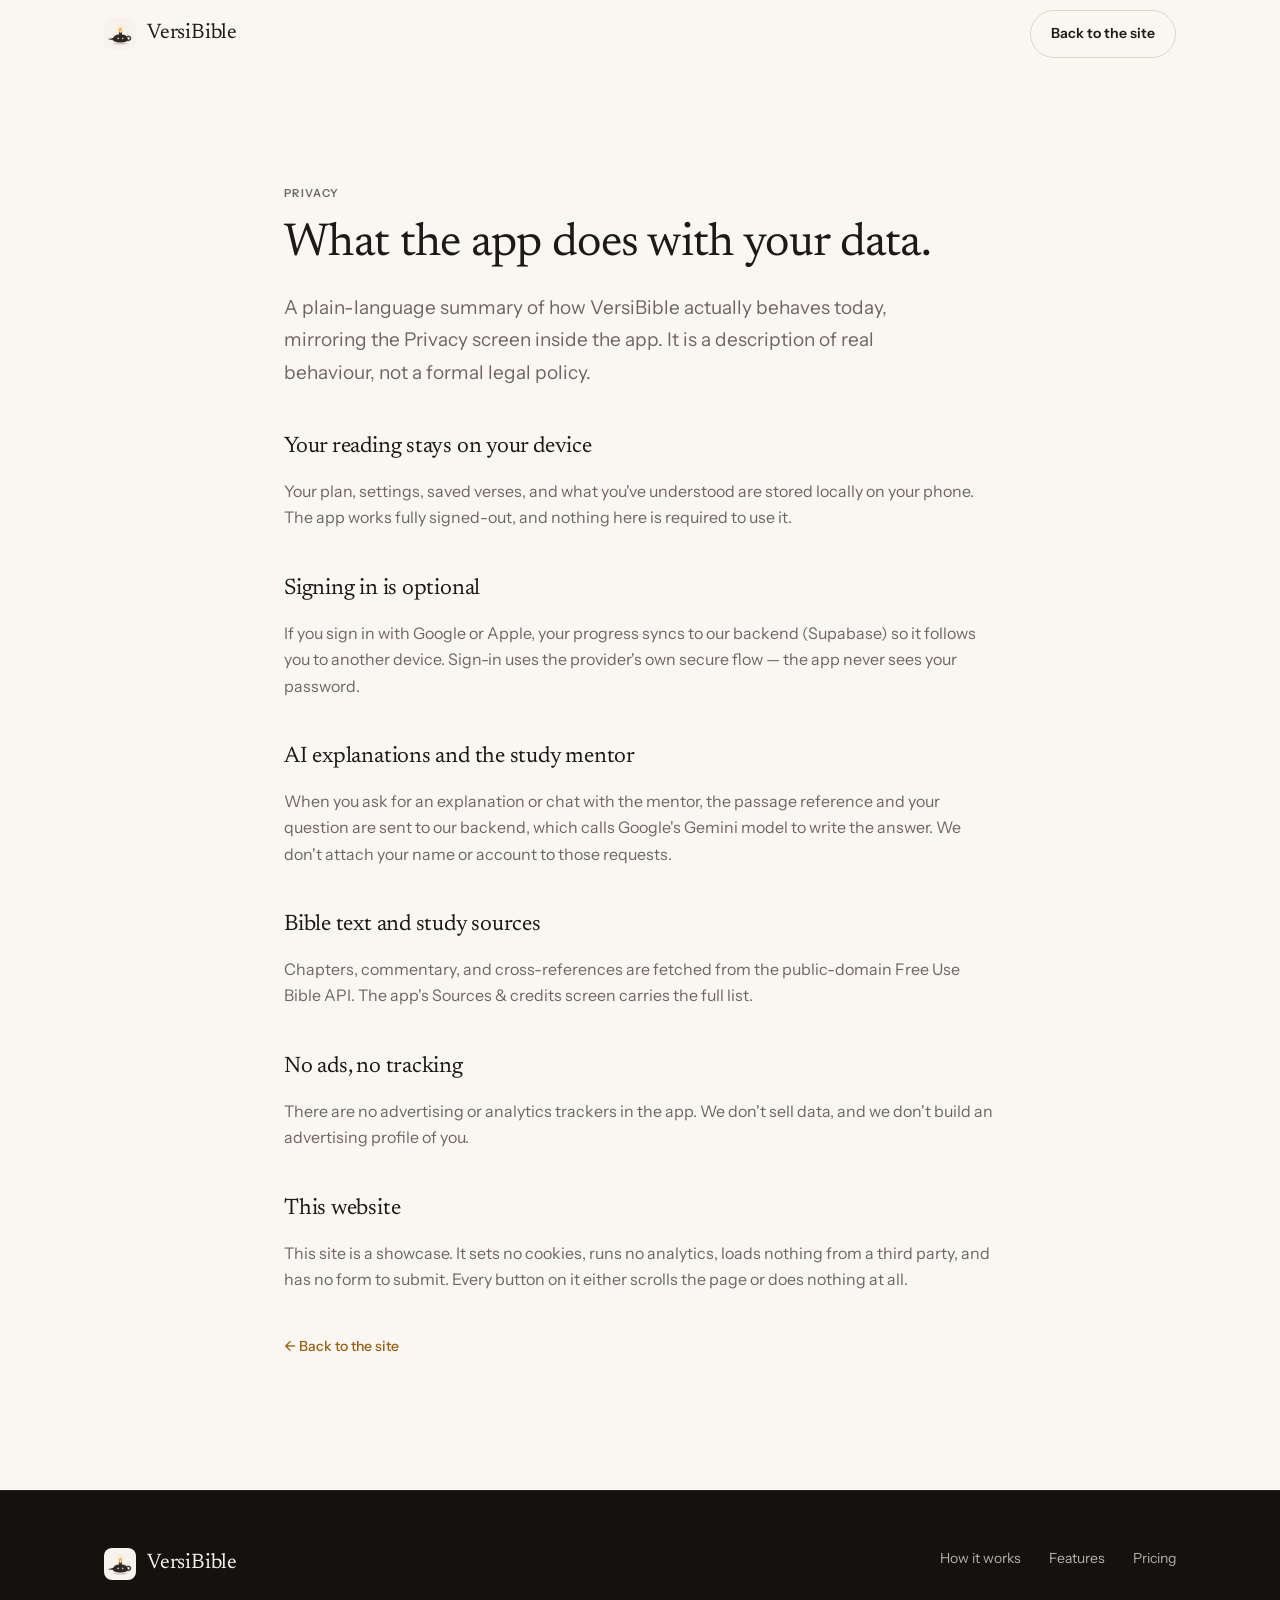
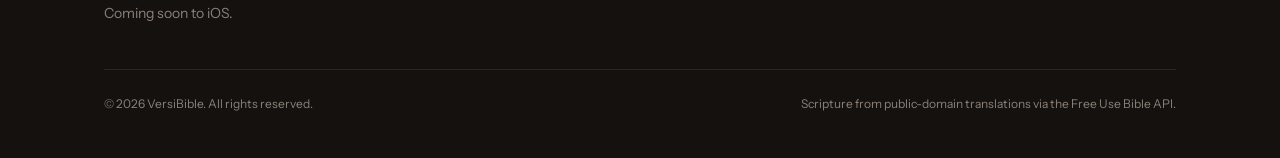
==== privacy.html @ b1abffd6 "Add VersiBible showcase website A standalone static marketing site for the VersiBible iOS app. Singl" ====
<!doctype html>
<html lang="en">
  <head>
    <meta charset="utf-8" />
    <meta name="viewport" content="width=device-width, initial-scale=1" />
    <title>Privacy — VersiBible</title>
    <meta
      name="description"
      content="A plain-language summary of what the VersiBible app does with your data. Mirrors the Privacy screen inside the app."
    />
    <meta name="theme-color" content="#FAF7F2" />
    <meta name="color-scheme" content="light" />
    <link rel="icon" href="assets/favicon.ico" sizes="any" />
    <link rel="icon" type="image/png" sizes="32x32" href="assets/favicon-32.png" />
    <link rel="apple-touch-icon" sizes="180x180" href="assets/apple-touch-icon.png" />
    <link rel="manifest" href="site.webmanifest" />
    <link rel="stylesheet" href="styles.css" />
  </head>

  <body>
    <header class="masthead">
      <div class="wrap masthead__inner">
        <a class="brand" href="index.html">
          <img src="assets/icon-192.png" alt="" width="32" height="32" />
          VersiBible
        </a>
        <a class="btn btn--ghost" href="index.html">Back to the site</a>
      </div>
    </header>

    <main class="section">
      <div class="wrap wrap--narrow prose">
        <p class="eyebrow">Privacy</p>
        <h1 class="h2" style="margin-bottom: 20px">What the app does with your data.</h1>
        <p class="lead">
          A plain-language summary of how VersiBible actually behaves today, mirroring the Privacy
          screen inside the app. It is a description of real behaviour, not a formal legal policy.
        </p>

        <h2>Your reading stays on your device</h2>
        <p>
          Your plan, settings, saved verses, and what you've understood are stored locally on your
          phone. The app works fully signed-out, and nothing here is required to use it.
        </p>

        <h2>Signing in is optional</h2>
        <p>
          If you sign in with Google or Apple, your progress syncs to our backend (Supabase) so it
          follows you to another device. Sign-in uses the provider's own secure flow — the app never
          sees your password.
        </p>

        <h2>AI explanations and the study mentor</h2>
        <p>
          When you ask for an explanation or chat with the mentor, the passage reference and your
          question are sent to our backend, which calls Google's Gemini model to write the answer.
          We don't attach your name or account to those requests.
        </p>

        <h2>Bible text and study sources</h2>
        <p>
          Chapters, commentary, and cross-references are fetched from the public-domain Free Use
          Bible API. The app's Sources &amp; credits screen carries the full list.
        </p>

        <h2>No ads, no tracking</h2>
        <p>
          There are no advertising or analytics trackers in the app. We don't sell data, and we
          don't build an advertising profile of you.
        </p>

        <h2>This website</h2>
        <p>
          This site is a showcase. It sets no cookies, runs no analytics, loads nothing from a third
          party, and has no form to submit. Every button on it either scrolls the page or does
          nothing at all.
        </p>

        <p style="margin-top: 40px">
          <a class="back" href="index.html">← Back to the site</a>
        </p>
      </div>
    </main>

    <footer class="night footer">
      <div class="wrap">
        <div class="footer__grid">
          <div>
            <a class="brand" href="index.html">
              <img src="assets/icon-192.png" alt="" width="32" height="32" />
              VersiBible
            </a>
            <p class="footer__tag">Coming soon to iOS.</p>
          </div>
          <nav class="footer__links" aria-label="Footer">
            <a href="index.html#how">How it works</a>
            <a href="index.html#features">Features</a>
            <a href="index.html#pricing">Pricing</a>
          </nav>
        </div>
        <div class="footer__legal">
          <span>© 2026 VersiBible. All rights reserved.</span>
          <span>Scripture from public-domain translations via the Free Use Bible API.</span>
        </div>
      </div>
    </footer>
  </body>
</html>
---- styles.css ----
/* ==========================================================================
   VersiBible — showcase site
   Tokens transcribed from the app: src/theme/tokens.ts and src/theme/type.ts.
   One accent (amber). Paper and ink everywhere else, with two night bands.
   ========================================================================== */

/* --------------------------------------------------------------- fonts -- */
@font-face {
  font-family: 'Newsreader';
  src: url('assets/fonts/Newsreader-400.woff2') format('woff2');
  font-weight: 400;
  font-style: normal;
  font-display: swap;
}
@font-face {
  font-family: 'Newsreader';
  src: url('assets/fonts/Newsreader-300-italic.woff2') format('woff2');
  font-weight: 300;
  font-style: italic;
  font-display: swap;
}
@font-face {
  font-family: 'Instrument Sans';
  src: url('assets/fonts/InstrumentSans-400.woff2') format('woff2');
  font-weight: 400;
  font-style: normal;
  font-display: swap;
}
@font-face {
  font-family: 'Instrument Sans';
  src: url('assets/fonts/InstrumentSans-500.woff2') format('woff2');
  font-weight: 500;
  font-style: normal;
  font-display: swap;
}
@font-face {
  font-family: 'Instrument Sans';
  src: url('assets/fonts/InstrumentSans-600.woff2') format('woff2');
  font-weight: 600;
  font-style: normal;
  font-display: swap;
}

/* -------------------------------------------------------------- tokens -- */
:root {
  --paper: #faf7f2;
  --surface: #ffffff;
  --ink: #1c1917;
  --body: #4a443e;
  --muted: #6e665f;
  --subtle: #8a827a;
  --faint: #a39a90;
  --amber: #c8781f;
  --amber-text: #9a5e13;
  --flame: #e8a33d;
  --glow: #f6ebdc;
  --glow-border: #ead9bf;
  --night: #14110f;
  --night-surface: #1e1a17;
  --night-border: #2c2620;
  --night-text: #f7f3ec;
  --night-body: #e4ded6;
  --night-muted: #b8b0a7;
  --night-subtle: #8b8179;
  --verified: #3f6b5b;
  --verified-surface: #edf2ef;
  --verified-border: #d6e2db;
  --border: #e7e1d8;
  --border-strong: #dcd4c8;
  --divider: #efe9df;

  --serif: 'Newsreader', 'Iowan Old Style', Georgia, 'Times New Roman', serif;
  --sans: 'Instrument Sans', -apple-system, BlinkMacSystemFont, 'Segoe UI', sans-serif;

  --gutter: 24px;
  --max: 1120px;
  --r-chip: 999px;
  --r-card: 14px;
  --r-panel: 22px;
  --r-hero: 24px;
}

/* --------------------------------------------------------------- reset -- */
*,
*::before,
*::after {
  box-sizing: border-box;
}
html {
  scroll-behavior: smooth;
  -webkit-text-size-adjust: 100%;
}
body {
  margin: 0;
  background: var(--paper);
  color: var(--ink);
  font-family: var(--sans);
  font-size: 16px;
  line-height: 1.65;
  -webkit-font-smoothing: antialiased;
  text-rendering: optimizeLegibility;
  overflow-x: hidden;
}
img {
  max-width: 100%;
  display: block;
}
a {
  color: inherit;
}
h1,
h2,
h3,
h4,
p,
ul,
ol,
figure {
  margin: 0;
}
ul {
  padding: 0;
  list-style: none;
}
button {
  font: inherit;
  cursor: pointer;
}
:focus-visible {
  outline: 2px solid var(--amber);
  outline-offset: 3px;
  border-radius: 4px;
}

/* ------------------------------------------------------------- helpers -- */
.wrap {
  width: 100%;
  max-width: var(--max);
  margin: 0 auto;
  padding-inline: var(--gutter);
}
.wrap--narrow {
  max-width: 760px;
}

.eyebrow {
  font-family: var(--sans);
  font-weight: 600;
  font-size: 11px;
  letter-spacing: 0.12em;
  text-transform: uppercase;
  color: var(--subtle);
  margin: 0 0 18px;
}
.eyebrow--amber {
  color: var(--amber-text);
}

.display,
.h2,
.h3 {
  font-family: var(--serif);
  font-weight: 400;
  letter-spacing: -0.015em;
  color: var(--ink);
  text-wrap: balance;
}
.display {
  font-size: clamp(2.5rem, 7.2vw, 4.25rem);
  line-height: 1.08;
}
.h2 {
  font-size: clamp(2rem, 4.8vw, 2.9rem);
  line-height: 1.16;
}
.h3 {
  font-size: clamp(1.4rem, 2.6vw, 1.75rem);
  line-height: 1.25;
}

.lead {
  font-size: clamp(1.0625rem, 1.5vw, 1.1875rem);
  line-height: 1.7;
  color: var(--muted);
  max-width: 34em;
}
.body {
  color: var(--muted);
  max-width: 36em;
}
/* Reserved for scripture pull-quotes, matching the app's `verse` style. The
   italic face is only downloaded if something on the page actually uses it. */
.verse {
  font-family: var(--serif);
  font-weight: 300;
  font-style: italic;
  color: var(--body);
}

.rule {
  width: 56px;
  height: 2px;
  background: var(--amber);
  border: 0;
  margin: 0 0 26px;
}

/* ------------------------------------------------------------ controls -- */
.btn {
  display: inline-flex;
  align-items: center;
  justify-content: center;
  gap: 10px;
  padding: 16px 30px;
  border-radius: var(--r-chip);
  font-weight: 600;
  font-size: 16px;
  text-decoration: none;
  border: 1px solid transparent;
  transition: transform 0.25s ease, background-color 0.25s ease, color 0.25s ease,
    border-color 0.25s ease;
}
.btn--solid {
  background: var(--ink);
  color: var(--paper);
}
.btn--solid:hover {
  transform: translateY(-2px);
  background: #2a2523;
}
.btn--ghost {
  border-color: var(--border-strong);
  color: var(--ink);
  background: transparent;
}
.btn--ghost:hover {
  border-color: var(--ink);
  transform: translateY(-2px);
}
.btn--light {
  background: var(--night-text);
  color: var(--ink);
  width: 100%;
}
.btn--light:hover {
  transform: translateY(-2px);
  background: #fff;
}
.btn--outline-night {
  border-color: #3a332c;
  color: var(--night-text);
  background: transparent;
  width: 100%;
}
.btn--outline-night:hover {
  border-color: var(--flame);
  transform: translateY(-2px);
}

.chip {
  display: inline-flex;
  align-items: center;
  gap: 9px;
  padding: 9px 16px;
  border-radius: var(--r-chip);
  background: var(--glow);
  border: 1px solid var(--glow-border);
  color: var(--amber-text);
  font-size: 13px;
  font-weight: 500;
  letter-spacing: 0.01em;
}
.chip__dot {
  width: 6px;
  height: 6px;
  border-radius: 50%;
  background: var(--flame);
  flex: none;
}
.chip--night {
  background: #2a2116;
  border-color: #3b2f1f;
  color: var(--flame);
}

/* --------------------------------------------------------- site header -- */
.masthead {
  position: sticky;
  top: 0;
  z-index: 20;
  background: rgba(250, 247, 242, 0.86);
  backdrop-filter: saturate(140%) blur(12px);
  border-bottom: 1px solid transparent;
  transition: border-color 0.3s ease;
}
.masthead.is-stuck {
  border-bottom-color: var(--border);
}
.masthead__inner {
  display: flex;
  align-items: center;
  justify-content: space-between;
  gap: 20px;
  height: 68px;
}
.brand {
  display: inline-flex;
  align-items: center;
  gap: 11px;
  text-decoration: none;
  font-family: var(--serif);
  font-size: 21px;
  letter-spacing: -0.01em;
  color: var(--ink);
}
.brand img {
  width: 32px;
  height: 32px;
  border-radius: 8px;
}
.masthead__nav {
  display: flex;
  align-items: center;
  gap: 30px;
}
.masthead__nav a {
  font-size: 14px;
  font-weight: 500;
  color: var(--muted);
  text-decoration: none;
  transition: color 0.2s ease;
}
.masthead__nav a:hover {
  color: var(--ink);
}
.masthead .btn {
  padding: 11px 20px;
  font-size: 14px;
}
@media (max-width: 720px) {
  .masthead__nav a {
    display: none;
  }
}

/* ---------------------------------------------------------------- hero -- */
.hero {
  padding: clamp(48px, 8vw, 96px) 0 clamp(56px, 8vw, 104px);
  position: relative;
  overflow: hidden;
}
.hero::before {
  /* the lamp's glow, very quietly */
  content: '';
  position: absolute;
  top: -220px;
  right: -180px;
  width: 620px;
  height: 620px;
  background: radial-gradient(circle, rgba(232, 163, 61, 0.16), rgba(232, 163, 61, 0) 68%);
  pointer-events: none;
}
.hero__grid {
  display: grid;
  grid-template-columns: 1.08fr 0.92fr;
  gap: clamp(32px, 5vw, 72px);
  align-items: center;
  position: relative;
}
.hero__copy .display {
  margin-bottom: 24px;
}
.hero__mark {
  width: 72px;
  height: 72px;
  border-radius: 18px;
  margin-bottom: 26px;
  box-shadow: 0 18px 44px -22px rgba(28, 25, 23, 0.45);
}
.hero__actions {
  display: flex;
  flex-wrap: wrap;
  align-items: center;
  gap: 14px;
  margin-top: 34px;
}
.hero__note {
  margin-top: 22px;
  font-size: 13px;
  color: var(--faint);
}
@media (max-width: 900px) {
  .hero__grid {
    grid-template-columns: 1fr;
  }
  .hero__shot {
    justify-self: center;
  }
}

/* ------------------------------------------------------- phone framing -- */
.phone {
  position: relative;
  width: 100%;
  max-width: 300px;
  margin-inline: auto;
  border-radius: 42px;
  padding: 9px;
  background: linear-gradient(160deg, #211d1a, #0f0d0c);
  box-shadow: 0 40px 80px -40px rgba(28, 25, 23, 0.55), 0 2px 6px rgba(28, 25, 23, 0.12);
}
.phone::after {
  /* the hairline highlight along the bezel */
  content: '';
  position: absolute;
  inset: 0;
  border-radius: 42px;
  border: 1px solid rgba(255, 255, 255, 0.09);
  pointer-events: none;
}
.phone img {
  border-radius: 34px;
  width: 100%;
  height: auto;
  background: var(--paper);
}
.phone--lg {
  max-width: 340px;
}
.phone--sm {
  max-width: 262px;
}
.phone--tilt {
  transform: rotate(-1.6deg);
}
.phone--tilt-r {
  transform: rotate(1.6deg);
}

/* ------------------------------------------------------------ sections -- */
.section {
  padding: clamp(64px, 9vw, 118px) 0;
  position: relative;
}
.section--hairline {
  border-top: 1px solid var(--border);
}
.section__head {
  max-width: 42rem;
  margin-bottom: clamp(40px, 5vw, 64px);
}
.section__head .h2 {
  margin-bottom: 18px;
}

/* --------------------------------------------------------- the promise -- */
.promise {
  background: var(--glow);
  border-block: 1px solid var(--glow-border);
  padding: clamp(56px, 8vw, 104px) 0;
}
.promise blockquote {
  margin: 0;
  font-family: var(--serif);
  font-weight: 400;
  font-size: clamp(1.5rem, 3.4vw, 2.25rem);
  line-height: 1.36;
  letter-spacing: -0.015em;
  color: var(--ink);
  text-wrap: balance;
}
.promise blockquote em {
  font-style: normal;
  color: var(--amber-text);
}
.promise p {
  margin-top: 26px;
  color: var(--body);
  max-width: 40em;
}

/* --------------------------------------------------------------- beats -- */
.beats {
  display: grid;
  grid-template-columns: 0.92fr 1.08fr;
  gap: clamp(36px, 5vw, 76px);
  align-items: center;
}
.beats__shots {
  display: flex;
  gap: 20px;
  justify-content: center;
}
.beats__shots .phone:first-child {
  margin-top: 34px;
}
.beat {
  display: grid;
  grid-template-columns: 40px 1fr;
  gap: 18px;
  padding: 22px 0;
  border-bottom: 1px solid var(--divider);
}
.beat:last-child {
  border-bottom: 0;
}
.beat__n {
  font-family: var(--serif);
  font-size: 24px;
  color: var(--amber);
  line-height: 1.2;
}
.beat h3 {
  font-family: var(--sans);
  font-size: 16px;
  font-weight: 500;
  margin-bottom: 6px;
  color: var(--ink);
}
.beat p {
  color: var(--muted);
  font-size: 15px;
  line-height: 1.6;
}
@media (max-width: 900px) {
  .beats {
    grid-template-columns: 1fr;
  }
  .beats__shots {
    order: -1;
  }
}
@media (max-width: 520px) {
  .beats__shots .phone:first-child {
    display: none;
  }
}

/* ------------------------------------------------------ feature stripe -- */
.feature {
  display: grid;
  grid-template-columns: 1fr 1fr;
  gap: clamp(36px, 6vw, 88px);
  align-items: center;
  padding: clamp(44px, 6vw, 72px) 0;
  border-top: 1px solid var(--border);
}
.feature:first-of-type {
  border-top: 0;
  padding-top: 0;
}
.feature--flip .feature__media {
  order: -1;
}
.feature__label {
  display: inline-flex;
  align-items: center;
  gap: 10px;
  margin-bottom: 16px;
}
.feature__label span {
  font-size: 11px;
  font-weight: 600;
  letter-spacing: 0.12em;
  text-transform: uppercase;
  color: var(--subtle);
}
.feature h3 {
  font-family: var(--serif);
  font-weight: 400;
  font-size: clamp(1.6rem, 3vw, 2.1rem);
  line-height: 1.2;
  letter-spacing: -0.015em;
  margin-bottom: 16px;
}
.feature p {
  color: var(--muted);
  max-width: 32em;
}
.feature__aside {
  margin-top: 22px;
  padding-left: 16px;
  border-left: 2px solid var(--glow-border);
  color: var(--subtle);
  font-size: 14px;
  line-height: 1.6;
  max-width: 30em;
}
@media (max-width: 860px) {
  .feature,
  .feature--flip {
    grid-template-columns: 1fr;
  }
  .feature--flip .feature__media {
    order: 0;
  }
}

/* ------------------------------------------------------- small feature -- */
.cards {
  display: grid;
  grid-template-columns: repeat(auto-fit, minmax(248px, 1fr));
  gap: 1px;
  background: var(--border);
  border: 1px solid var(--border);
  border-radius: var(--r-panel);
  overflow: hidden;
}
.cards article {
  background: var(--paper);
  padding: 32px 28px;
}
.cards h3 {
  font-family: var(--serif);
  font-weight: 400;
  font-size: 1.35rem;
  letter-spacing: -0.01em;
  margin-bottom: 10px;
}
.cards p {
  color: var(--muted);
  font-size: 15px;
  line-height: 1.62;
}
.cards .mark {
  width: 22px;
  height: 2px;
  background: var(--amber);
  display: block;
  margin-bottom: 18px;
}

/* ---------------------------------------------------------- philosophy -- */
.philosophy {
  border-block: 1px solid var(--border);
  padding: clamp(64px, 9vw, 112px) 0;
}
.philosophy__lines {
  display: grid;
  grid-template-columns: repeat(3, 1fr);
  gap: clamp(28px, 4vw, 56px);
  margin-top: clamp(36px, 5vw, 56px);
}
.philosophy__lines > div {
  padding-top: 24px;
  border-top: 2px solid var(--ink);
}
.philosophy__lines h3 {
  font-family: var(--serif);
  font-weight: 400;
  font-size: 1.65rem;
  letter-spacing: -0.015em;
  margin-bottom: 12px;
}
.philosophy__lines p {
  color: var(--muted);
  font-size: 15px;
  line-height: 1.62;
}
@media (max-width: 760px) {
  .philosophy__lines {
    grid-template-columns: 1fr;
  }
}

/* ------------------------------------------------------------- pricing -- */
.night {
  background: var(--night);
  color: var(--night-text);
}
.pricing {
  padding: clamp(72px, 10vw, 128px) 0 clamp(56px, 8vw, 96px);
}
.pricing .h2,
.pricing .display {
  color: var(--night-text);
}
.pricing .eyebrow {
  color: var(--flame);
}
.pricing__head {
  max-width: 40rem;
  margin-bottom: clamp(40px, 5vw, 60px);
}
.pricing__head p {
  color: var(--night-muted);
  margin-top: 18px;
  max-width: 36em;
}
.plans {
  display: grid;
  grid-template-columns: repeat(auto-fit, minmax(280px, 1fr));
  gap: 20px;
  align-items: start;
}
.plan {
  background: var(--night-surface);
  border: 1px solid var(--night-border);
  border-radius: var(--r-panel);
  padding: 30px 28px;
  position: relative;
}
.plan--featured {
  border-color: var(--flame);
}
.plan__badge {
  position: absolute;
  top: 26px;
  right: 26px;
  background: var(--flame);
  color: #1c1917;
  font-size: 11px;
  font-weight: 600;
  letter-spacing: 0.04em;
  padding: 5px 11px;
  border-radius: var(--r-chip);
}
.plan__name {
  font-size: 13px;
  font-weight: 500;
  letter-spacing: 0.08em;
  text-transform: uppercase;
  color: var(--night-subtle);
  margin-bottom: 16px;
}
.plan__price {
  font-family: var(--serif);
  font-weight: 400;
  font-size: 2.5rem;
  line-height: 1.1;
  letter-spacing: -0.02em;
  color: var(--night-text);
}
.plan__price span {
  font-size: 1rem;
  font-family: var(--sans);
  color: var(--night-subtle);
  letter-spacing: 0;
}
.plan__detail {
  color: var(--night-muted);
  font-size: 14px;
  margin-top: 12px;
  min-height: 21px;
}
.plan__cta {
  margin-top: 26px;
}
.plan__benefits {
  margin-top: 26px;
  padding-top: 22px;
  border-top: 1px solid var(--night-border);
  display: grid;
  gap: 13px;
}
.plan__benefits li {
  display: grid;
  grid-template-columns: 18px 1fr;
  gap: 12px;
  color: var(--night-body);
  font-size: 15px;
  line-height: 1.5;
}
.plan__benefits svg {
  margin-top: 4px;
  flex: none;
}

.free-line {
  margin-top: 28px;
  background: var(--night-surface);
  border: 1px solid var(--night-border);
  border-radius: var(--r-panel);
  padding: 26px 28px;
  display: flex;
  flex-wrap: wrap;
  align-items: center;
  gap: 16px 24px;
  justify-content: space-between;
}
.free-line p {
  font-family: var(--serif);
  font-size: 1.25rem;
  line-height: 1.4;
  color: var(--night-text);
  letter-spacing: -0.01em;
}
.fineprint {
  margin-top: 22px;
  font-size: 12px;
  line-height: 1.6;
  color: var(--night-subtle);
  max-width: 44em;
}
.fineprint a {
  color: var(--night-muted);
}

#coming {
  scroll-margin-top: 96px;
}
#coming.is-flagged {
  animation: flag 1.6s ease;
}
@keyframes flag {
  0%,
  100% {
    box-shadow: 0 0 0 0 rgba(232, 163, 61, 0);
  }
  30% {
    box-shadow: 0 0 0 6px rgba(232, 163, 61, 0.22);
  }
}

/* -------------------------------------------------------------- footer -- */
.footer {
  border-top: 1px solid var(--night-border);
  padding: 56px 0 44px;
}
.footer__grid {
  display: flex;
  flex-wrap: wrap;
  gap: 32px;
  justify-content: space-between;
  align-items: flex-start;
}
.footer .brand {
  color: var(--night-text);
}
.footer__tag {
  color: var(--night-subtle);
  font-size: 14px;
  margin-top: 14px;
  max-width: 28em;
}
.footer__links {
  display: flex;
  flex-wrap: wrap;
  gap: 12px 28px;
}
.footer__links a {
  color: var(--night-muted);
  font-size: 14px;
  text-decoration: none;
  transition: color 0.2s ease;
}
.footer__links a:hover {
  color: var(--flame);
}
.footer__legal {
  margin-top: 44px;
  padding-top: 24px;
  border-top: 1px solid var(--night-border);
  display: flex;
  flex-wrap: wrap;
  gap: 10px 24px;
  justify-content: space-between;
  color: var(--night-subtle);
  font-size: 12px;
}

/* --------------------------------------------------------------- prose -- */
.prose h2 {
  font-family: var(--serif);
  font-weight: 400;
  font-size: 1.4rem;
  letter-spacing: -0.01em;
  margin: 40px 0 12px;
}
.prose p {
  color: var(--muted);
  margin-bottom: 16px;
}
.prose .back {
  display: inline-flex;
  align-items: center;
  gap: 8px;
  font-size: 14px;
  font-weight: 500;
  color: var(--amber-text);
  text-decoration: none;
}

/* ------------------------------------------------------------- reveals -- */
.reveal {
  opacity: 0;
  transform: translateY(18px);
  transition: opacity 0.75s cubic-bezier(0.2, 0.7, 0.3, 1),
    transform 0.75s cubic-bezier(0.2, 0.7, 0.3, 1);
  transition-delay: var(--delay, 0ms);
}
.reveal.is-in {
  opacity: 1;
  transform: none;
}

@media (prefers-reduced-motion: reduce) {
  html {
    scroll-behavior: auto;
  }
  *,
  *::before,
  *::after {
    animation-duration: 0.001ms !important;
    animation-iteration-count: 1 !important;
    transition-duration: 0.001ms !important;
  }
  .reveal {
    opacity: 1;
    transform: none;
  }
}
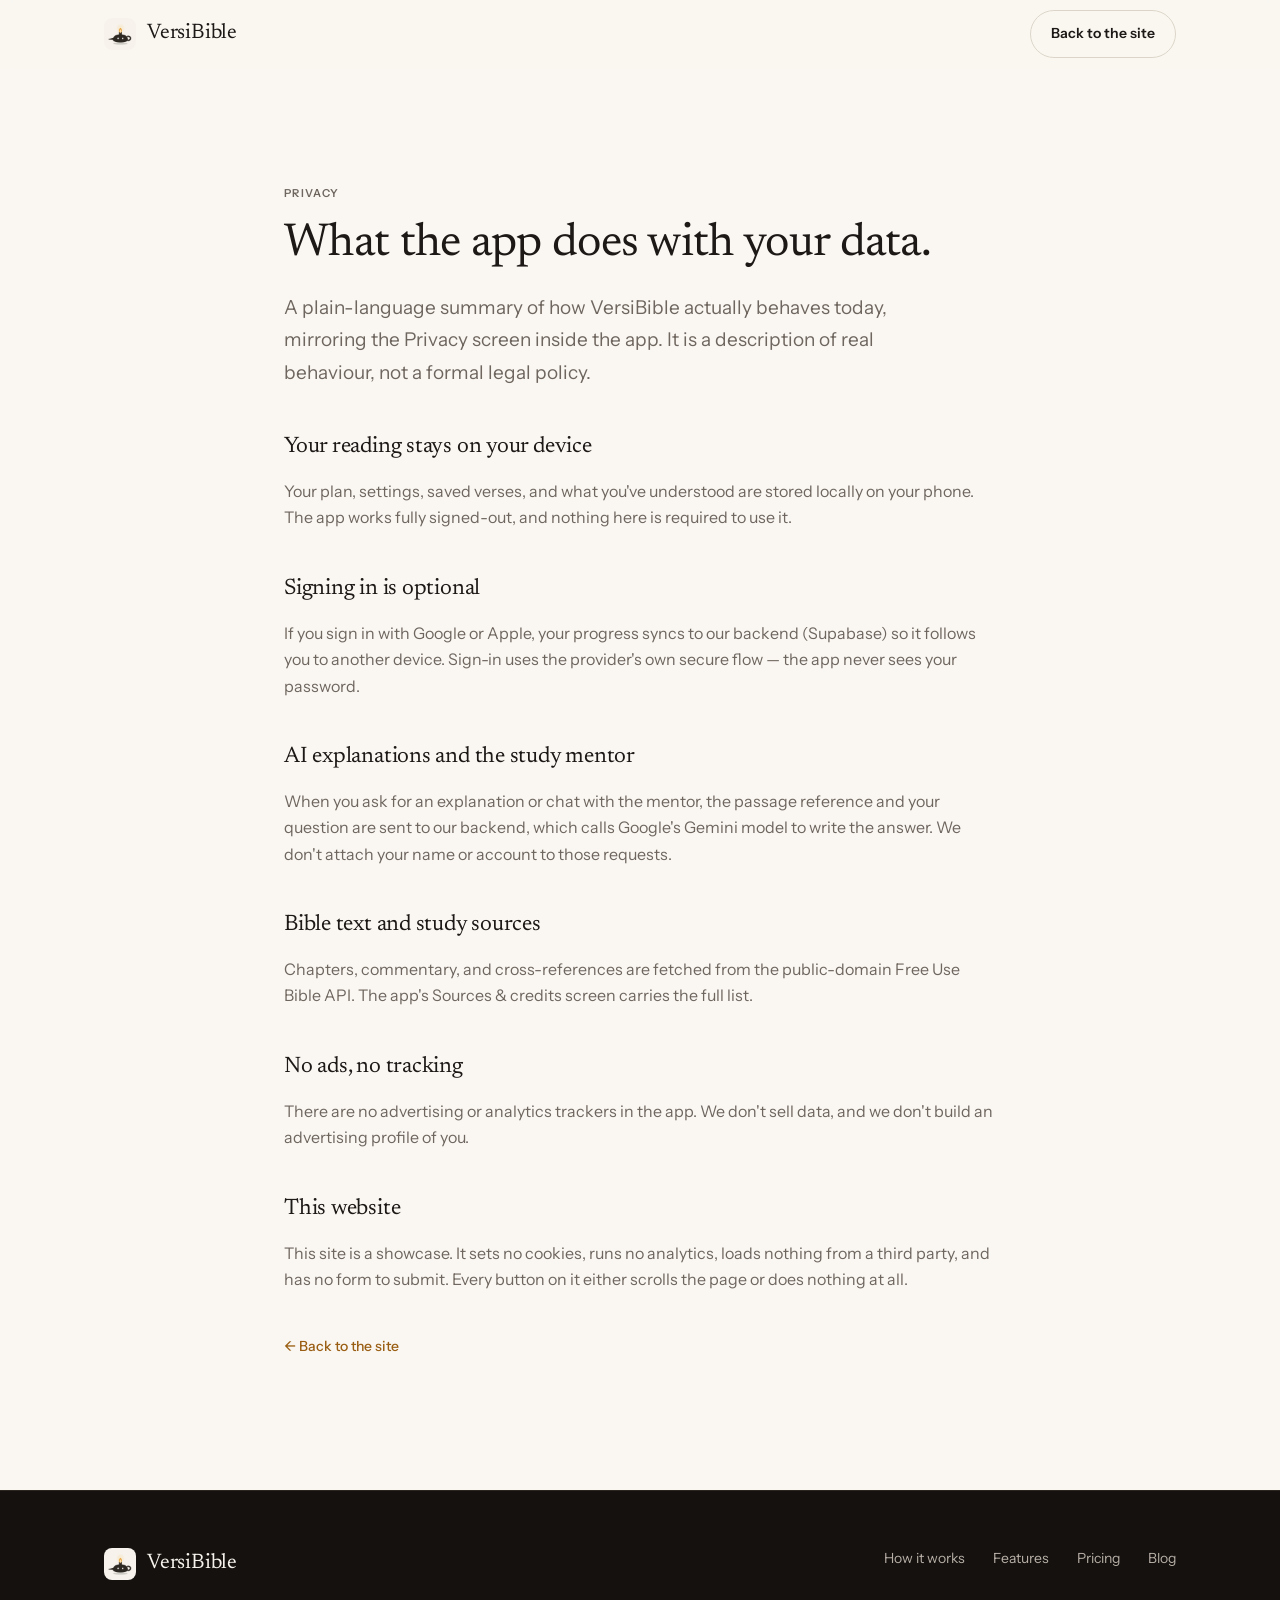
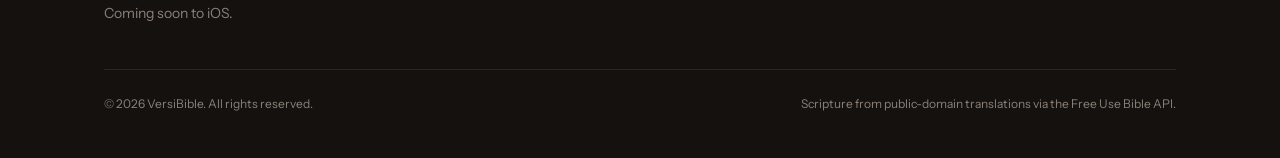
==== commit f4612f98: "Add blog and publish "Shopify Mobile Optimization" Adds blog infrastructure to what was a single-pag" ====
--- a/privacy.html
+++ b/privacy.html
@@ -96,6 +96,7 @@
             <a href="index.html#how">How it works</a>
             <a href="index.html#features">Features</a>
             <a href="index.html#pricing">Pricing</a>
+            <a href="blog/index.html">Blog</a>
           </nav>
         </div>
         <div class="footer__legal">
--- a/styles.css
+++ b/styles.css
@@ -910,3 +910,196 @@
     transform: none;
   }
 }
+
+/* ------------------------------------------------------------ article -- */
+.article {
+  padding: clamp(40px, 6vw, 72px) 0 clamp(56px, 8vw, 100px);
+}
+.article__head,
+.article__body,
+.article__foot {
+  max-width: 44rem;
+  margin-inline: auto;
+}
+.article__head {
+  margin-bottom: clamp(36px, 5vw, 56px);
+}
+.article__meta {
+  display: flex;
+  flex-wrap: wrap;
+  align-items: center;
+  gap: 8px 14px;
+  margin-bottom: 22px;
+  font-size: 12px;
+  font-weight: 500;
+  letter-spacing: 0.06em;
+  text-transform: uppercase;
+  color: var(--subtle);
+}
+.article__meta .dot {
+  width: 3px;
+  height: 3px;
+  border-radius: 50%;
+  background: var(--border-strong);
+}
+.article h1 {
+  font-family: var(--serif);
+  font-weight: 400;
+  font-size: clamp(2.05rem, 4.6vw, 3rem);
+  line-height: 1.14;
+  letter-spacing: -0.015em;
+  text-wrap: balance;
+  margin-bottom: 22px;
+}
+.article__lede {
+  font-size: clamp(1.0625rem, 1.5vw, 1.1875rem);
+  line-height: 1.7;
+  color: var(--muted);
+}
+.article__body {
+  font-size: 17px;
+  line-height: 1.75;
+  color: var(--body);
+}
+.article__body > * + * {
+  margin-top: 22px;
+}
+.article__body h2 {
+  font-family: var(--serif);
+  font-weight: 400;
+  font-size: clamp(1.45rem, 2.8vw, 1.85rem);
+  line-height: 1.24;
+  letter-spacing: -0.015em;
+  color: var(--ink);
+  margin-top: clamp(44px, 5vw, 60px);
+  padding-top: 4px;
+}
+.article__body h2 + p {
+  margin-top: 16px;
+}
+.article__body strong {
+  color: var(--ink);
+  font-weight: 600;
+}
+.article__body em {
+  font-style: italic;
+}
+.article__body a {
+  color: var(--amber-text);
+  text-decoration: underline;
+  text-decoration-thickness: 1px;
+  text-underline-offset: 3px;
+  transition: color 0.2s ease;
+}
+.article__body a:hover {
+  color: var(--amber);
+}
+.article__body ul {
+  display: grid;
+  gap: 14px;
+}
+.article__body li {
+  display: grid;
+  grid-template-columns: 14px 1fr;
+  gap: 14px;
+}
+.article__body li::before {
+  content: '';
+  width: 12px;
+  height: 1px;
+  background: var(--amber);
+  margin-top: 15px;
+}
+.article__body ol {
+  counter-reset: step;
+  display: grid;
+  gap: 14px;
+  padding: 0;
+  list-style: none;
+}
+.article__body ol li {
+  counter-increment: step;
+  grid-template-columns: 22px 1fr;
+}
+.article__body ol li::before {
+  content: counter(step) '.';
+  width: auto;
+  height: auto;
+  background: none;
+  margin-top: 0;
+  font-family: var(--serif);
+  color: var(--amber);
+}
+.article__foot {
+  margin-top: clamp(48px, 6vw, 72px);
+  padding-top: 28px;
+  border-top: 1px solid var(--border);
+  display: flex;
+  flex-wrap: wrap;
+  gap: 16px 24px;
+  align-items: center;
+  justify-content: space-between;
+}
+.article__tags {
+  display: flex;
+  flex-wrap: wrap;
+  gap: 8px;
+}
+.article__tags span {
+  font-size: 12px;
+  color: var(--subtle);
+  border: 1px solid var(--border);
+  border-radius: var(--r-chip);
+  padding: 5px 12px;
+}
+
+/* --------------------------------------------------------- post list -- */
+.post-list {
+  display: grid;
+  gap: 1px;
+  background: var(--border);
+  border-block: 1px solid var(--border);
+  margin-top: clamp(32px, 4vw, 48px);
+}
+.post-list article {
+  background: var(--paper);
+  padding: 30px 0;
+}
+.post-list a {
+  text-decoration: none;
+  display: block;
+}
+.post-list time {
+  font-size: 12px;
+  font-weight: 500;
+  letter-spacing: 0.06em;
+  text-transform: uppercase;
+  color: var(--subtle);
+}
+.post-list h2 {
+  font-family: var(--serif);
+  font-weight: 400;
+  font-size: clamp(1.4rem, 2.6vw, 1.75rem);
+  line-height: 1.22;
+  letter-spacing: -0.015em;
+  color: var(--ink);
+  margin: 10px 0;
+  transition: color 0.2s ease;
+}
+.post-list a:hover h2 {
+  color: var(--amber-text);
+}
+.post-list p {
+  color: var(--muted);
+  font-size: 15px;
+  line-height: 1.6;
+  max-width: 42em;
+}
+.article__body code {
+  font-family: ui-monospace, SFMono-Regular, Menlo, monospace;
+  font-size: 0.9em;
+  background: var(--glow);
+  border: 1px solid var(--glow-border);
+  border-radius: 5px;
+  padding: 1px 5px;
+}
